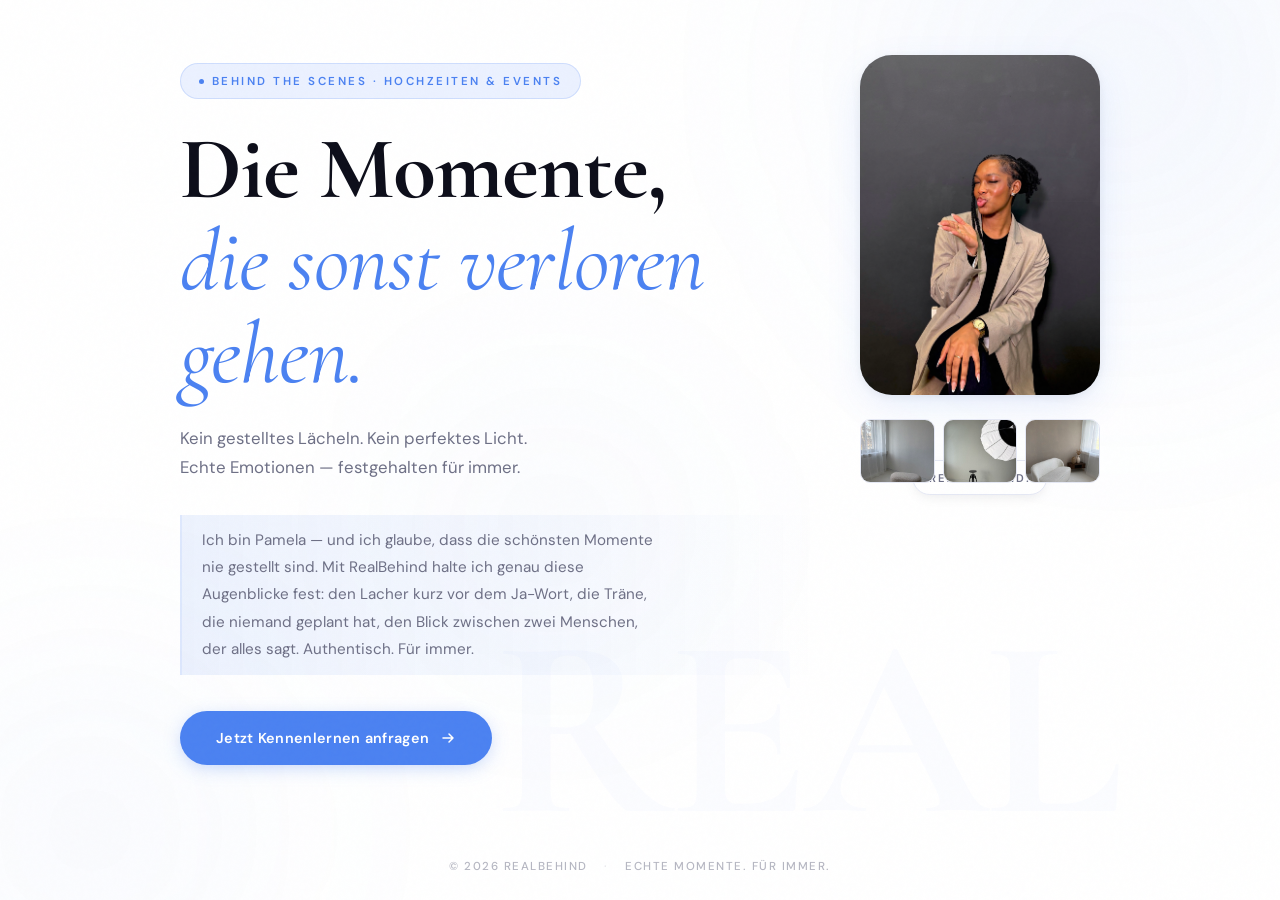
==== static/index.html @ 6e8fc89e "security: block casual image download on hero + studio shots - CSS: -webkit-user-drag: none, user-se" ====
<!DOCTYPE html>
<html lang="de">
<head>
    <meta charset="UTF-8">
    <meta name="viewport" content="width=device-width, initial-scale=1.0, viewport-fit=cover">
    <title>RealBehind — Echte Momente, die man fühlt</title>
    <meta name="description" content="Behind-the-Scenes Content für Hochzeiten & Events, der echte Emotionen einfängt. Jetzt Kennenlernen buchen.">

    <!-- Fonts -->
    <link rel="preconnect" href="https://fonts.googleapis.com">
    <link rel="preconnect" href="https://fonts.gstatic.com" crossorigin>
    <link href="https://fonts.googleapis.com/css2?family=Cormorant+Garamond:ital,wght@0,400;0,600;0,700;1,400;1,600&family=DM+Sans:wght@300;400;500;600&display=swap" rel="stylesheet">

    <!-- Styles -->
    <link rel="stylesheet" href="/static/style.css?v=20260520-blue-v3.2">

    <!-- Calendly -->
    <link href="https://assets.calendly.com/assets/external/widget.css" rel="stylesheet">
    <script src="https://assets.calendly.com/assets/external/widget.js" type="text/javascript" async></script>
</head>
<body>

    <!-- Grain Overlay -->
    <div class="grain-overlay" aria-hidden="true"></div>

    <!-- Background Atmosphere -->
    <div class="bg-atmosphere" aria-hidden="true">
        <div class="orb orb-1"></div>
        <div class="orb orb-2"></div>
        <div class="orb orb-3"></div>
    </div>

    <main id="funnel-container">

        <!-- ─────────────────────────────────── STEP 1: HERO -->
        <section id="step-1" class="step active">
            <div class="content-box hero-box">

                <div class="hero-grid">

                    <!-- Left: Text Content -->
                    <div class="hero-body">
                        <span class="eyebrow">Behind the Scenes · Hochzeiten &amp; Events</span>

                        <h1>
                            Die Momente,<br>
                            <em>die sonst verloren gehen.</em>
                        </h1>

                        <p class="hero-lead">
                            Kein gestelltes Lächeln. Kein perfektes Licht.<br>
                            Echte Emotionen — festgehalten für immer.
                        </p>

                        <div class="about-strip">
                            <p class="about-text">
                                Ich bin Pamela — und ich glaube, dass die schönsten Momente nie gestellt sind.
                                Mit RealBehind halte ich genau diese Augenblicke fest: den Lacher kurz vor dem Ja-Wort,
                                die Träne, die niemand geplant hat, den Blick zwischen zwei Menschen, der alles sagt.
                                Authentisch. Für immer.
                            </p>
                        </div>

                        <button onclick="startFunnel()" class="btn-primary">
                            <span>Jetzt Kennenlernen anfragen</span>
                            <svg width="16" height="16" viewBox="0 0 16 16" fill="none" aria-hidden="true">
                                <path d="M3 8H13M13 8L9 4M13 8L9 12" stroke="currentColor" stroke-width="1.5" stroke-linecap="round" stroke-linejoin="round"/>
                            </svg>
                        </button>
                    </div>

                    <!-- Right: Portrait + Studio Thumbnails -->
                    <div class="hero-portrait-wrap">
                        <div class="hero-portrait" id="hero-portrait-card">
                            <!-- Portrait of Pamela: place file at /static/img/pamela.jpg -->
                            <img
                                src="/static/img/pamela.jpg"
                                alt="Pamela — RealBehind"
                                onerror="this.closest('.hero-portrait').classList.add('no-image'); this.style.display='none';"
                            >
                        </div>
                        <div class="portrait-badge">Real. Behind.</div>

                        <!-- Studio Thumbnails: place files at /static/img/studio-1.jpg etc. -->
                        <div class="portrait-studios" aria-hidden="true">
                            <div class="thumb">
                                <img src="/static/img/studio-1.jpg" alt="" loading="lazy"
                                    onerror="this.closest('.thumb').style.background='var(--blue-light)'; this.remove();">
                            </div>
                            <div class="thumb">
                                <img src="/static/img/studio-2.jpg" alt="" loading="lazy"
                                    onerror="this.closest('.thumb').style.background='var(--off-white)'; this.remove();">
                            </div>
                            <div class="thumb">
                                <img src="/static/img/studio-3.jpg" alt="" loading="lazy"
                                    onerror="this.closest('.thumb').style.background='var(--border)'; this.remove();">
                            </div>
                        </div>
                    </div>

                </div>

                <div class="watermark" aria-hidden="true">REAL</div>
            </div>
        </section>

        <!-- ─────────────────────────────────── STEP 2: FORM -->
        <section id="step-2" class="step">
            <div class="content-box glass-box">

                <header class="step-header">
                    <span class="step-label">01 / 02 &nbsp;—&nbsp; Erzähl uns von eurem Anlass</span>
                </header>

                <h2>Dein besonderer<br><em>Moment wartet.</em></h2>

                <form id="lead-form" novalidate>
                    <div class="field-row">
                        <div class="input-group">
                            <label for="name">Name / Brautpaar / Unternehmen</label>
                            <input type="text" id="name" placeholder="z.B. Sophie &amp; Leon" required>
                        </div>
                        <div class="input-group">
                            <label for="instagram">Instagram</label>
                            <input type="text" id="instagram" placeholder="@dein.handle" required>
                        </div>
                    </div>

                    <div class="input-group">
                        <label for="website">Website <span class="optional">(optional)</span></label>
                        <input type="text" id="website" placeholder="www.eure-hochzeit.de">
                    </div>

                    <div class="input-group">
                        <label for="fokus">Worum geht es?</label>
                        <select id="fokus" required>
                            <option value="" disabled selected>Bitte wählen…</option>
                            <option value="Hochzeit">💍 Hochzeit — Authentische Erinnerungen</option>
                            <option value="Event & Corporate">🎬 Event &amp; Corporate — BTS Content</option>
                            <option value="Brand & Creator">✨ Brand &amp; Creator — Personal Branding</option>
                            <option value="Kooperation">🤝 Kooperation — Foto / Video</option>
                        </select>
                    </div>

                    <div class="field-row">
                        <div class="input-group">
                            <label for="datum">Datum / Zeitraum</label>
                            <input type="text" id="datum" placeholder="z.B. 12.09.2026 oder Sommer 2026" required>
                        </div>
                        <div class="input-group">
                            <label for="investitionsrahmen">Investitionsrahmen</label>
                            <select id="investitionsrahmen" required>
                                <option value="" disabled selected>Bitte wählen…</option>
                                <option value="Ich brauche erst ein Gefühl für die Pakete">Ich brauche erst ein Gefühl für die Pakete</option>
                                <option value="ab 799 €">ab 799 €</option>
                                <option value="1.000-1.500 €">1.000-1.500 €</option>
                                <option value="1.500 €+">1.500 €+</option>
                            </select>
                        </div>
                    </div>

                    <div class="input-group">
                        <label for="momente">Welche Momente dürfen auf keinen Fall verloren gehen?</label>
                        <textarea id="momente" rows="3" placeholder="z.B. First Look, Reaktionen der Gäste, kleine ungestellte Augenblicke…" required></textarea>
                    </div>

                    <div class="form-actions">
                        <button type="button" class="btn-ghost" onclick="nextStep(1)">
                            <svg width="16" height="16" viewBox="0 0 16 16" fill="none" aria-hidden="true">
                                <path d="M13 8H3M3 8L7 4M3 8L7 12" stroke="currentColor" stroke-width="1.5" stroke-linecap="round" stroke-linejoin="round"/>
                            </svg>
                            Zurück
                        </button>
                        <button type="submit" class="btn-primary">
                            <span>Weiter</span>
                            <svg width="16" height="16" viewBox="0 0 16 16" fill="none" aria-hidden="true">
                                <path d="M3 8H13M13 8L9 4M13 8L9 12" stroke="currentColor" stroke-width="1.5" stroke-linecap="round" stroke-linejoin="round"/>
                            </svg>
                        </button>
                    </div>
                </form>

            </div>
        </section>

        <!-- ─────────────────────────────────── STEP 3: LOADER -->
        <section id="step-3" class="step">
            <div class="content-box centered-box">
                <div class="loader-ring">
                    <svg viewBox="0 0 80 80" fill="none" xmlns="http://www.w3.org/2000/svg">
                        <circle cx="40" cy="40" r="36" stroke="var(--blue-light)" stroke-width="3"/>
                        <circle cx="40" cy="40" r="36" stroke="var(--blue)" stroke-width="3"
                                stroke-linecap="round" stroke-dasharray="56 170"
                                class="spinner-arc"/>
                    </svg>
                </div>
                <h2 class="loader-heading">Einen Moment…</h2>
                <p class="loader-sub">Wir bereiten uns auf euer Kennenlernen vor.</p>
            </div>
        </section>

        <!-- ─────────────────────────────────── STEP 4: CALENDLY -->
        <section id="step-4" class="step">
            <div class="content-box glass-box calendly-box">
                <header class="step-header">
                    <div>
                        <span class="step-label">02 / 02 &nbsp;—&nbsp; Termin sichern</span>
                        <h2 style="margin-bottom: 0;">Wann passt es euch?</h2>
                    </div>
                    <button type="button" class="btn-ghost btn-ghost--icon" onclick="nextStep(2)" aria-label="Zurück">
                        <svg width="18" height="18" viewBox="0 0 16 16" fill="none" aria-hidden="true">
                            <path d="M13 8H3M3 8L7 4M3 8L7 12" stroke="currentColor" stroke-width="1.5" stroke-linecap="round" stroke-linejoin="round"/>
                        </svg>
                        Zurück
                    </button>
                </header>
                <div id="calendly-embed" class="calendly-inline-widget" style="min-width:320px;height:680px;" data-auto-load="false"></div>
            </div>
        </section>

    </main>

    <footer class="site-footer">
        <span>&copy; 2026 RealBehind</span>
        <span class="footer-sep">·</span>
        <span>Echte Momente. Für immer.</span>
    </footer>

    <script src="/static/app.js?v=20260520-blue-v3.2"></script>
</body>
</html>
---- static/style.css ----
/* ═══════════════════════════════════════════════════════════════
   RealBehind — Design System v3
   Aesthetic: Documentary Blue — Clean × Real × Modern
   Palette: Pure White · Ink · Brand Blue (#4B82F1)
   Fonts: Cormorant Garamond (display) · DM Sans (body)
   ═══════════════════════════════════════════════════════════════ */

:root {
    /* Brand Blue (from IG highlights) */
    --blue:         #4B82F1;
    --blue-dark:    #2865D8;
    --blue-mid:     #3D77E8;
    --blue-light:   #EBF1FF;
    --blue-glow:    rgba(75, 130, 241, 0.10);
    --blue-border:  rgba(75, 130, 241, 0.18);

    /* Ink Scale */
    --ink:          #0D0E1A;
    --ink-mid:      #3A3C52;
    --ink-soft:     #6E7086;
    --ink-faint:    #B0B2C8;

    /* Surface */
    --white:        #FFFFFF;
    --off-white:    #F7F9FC;
    --bg:           var(--white);

    /* Borders */
    --border:       #E5E8F4;
    --border-mid:   #CDD1E8;

    /* Glass */
    --glass-bg:     rgba(255, 255, 255, 0.92);
    --glass-border: rgba(75, 130, 241, 0.12);
    --glass-shadow: 0 24px 60px -12px rgba(13, 14, 26, 0.09);

    /* Semantic */
    --text-primary:   var(--ink);
    --text-secondary: var(--ink-soft);
    --accent:         var(--blue);
    --accent-dark:    var(--blue-dark);
    --accent-bg:      var(--blue-light);

    /* Fonts */
    --font-display: 'Cormorant Garamond', Georgia, serif;
    --font-body:    'DM Sans', -apple-system, sans-serif;

    /* Radii */
    --r-sm:  8px;
    --r-md:  16px;
    --r-lg:  24px;
    --r-xl:  32px;
    --r-2xl: 40px;
}

/* ── Reset ──────────────────────────────────────────── */
*, *::before, *::after {
    margin: 0;
    padding: 0;
    box-sizing: border-box;
}

/* ── Base ───────────────────────────────────────────── */
html { scroll-behavior: smooth; }

body {
    background-color: var(--bg);
    color: var(--text-primary);
    font-family: var(--font-body);
    font-size: 16px;
    line-height: 1.65;
    overflow-x: hidden;
    min-height: 100vh;
    -webkit-font-smoothing: antialiased;
}

/* ── Grain Texture ──────────────────────────────────── */
.grain-overlay {
    position: fixed;
    inset: -50%;
    width: 200%;
    height: 200%;
    background-image: url("data:image/svg+xml,%3Csvg viewBox='0 0 512 512' xmlns='http://www.w3.org/2000/svg'%3E%3Cfilter id='noise'%3E%3CfeTurbulence type='fractalNoise' baseFrequency='0.75' numOctaves='4' stitchTiles='stitch'/%3E%3C/filter%3E%3Crect width='100%25' height='100%25' filter='url(%23noise)'/%3E%3C/svg%3E");
    opacity: 0.018;
    pointer-events: none;
    z-index: 100;
    animation: grain-drift 8s steps(2) infinite;
}

@keyframes grain-drift {
    0%   { transform: translate(0, 0); }
    20%  { transform: translate(-2%, -3%); }
    40%  { transform: translate(1%, 2%); }
    60%  { transform: translate(-1%, 1%); }
    80%  { transform: translate(2%, -1%); }
    100% { transform: translate(0, 0); }
}

/* ── Background Atmosphere ──────────────────────────── */
.bg-atmosphere {
    position: fixed;
    inset: 0;
    z-index: 0;
    overflow: hidden;
    pointer-events: none;
}

.orb {
    position: absolute;
    border-radius: 50%;
    filter: blur(100px);
}

.orb-1 {
    width: 720px;
    height: 720px;
    background: radial-gradient(circle, rgba(75, 130, 241, 0.08) 0%, transparent 70%);
    top: -280px;
    right: -200px;
    animation: drift 16s ease-in-out infinite alternate;
}

.orb-2 {
    width: 500px;
    height: 500px;
    background: radial-gradient(circle, rgba(75, 130, 241, 0.05) 0%, transparent 70%);
    bottom: -180px;
    left: -160px;
    animation: drift 20s ease-in-out infinite alternate-reverse;
}

.orb-3 {
    width: 340px;
    height: 340px;
    background: radial-gradient(circle, rgba(40, 101, 216, 0.06) 0%, transparent 70%);
    top: 40%;
    left: 30%;
    animation: drift 24s ease-in-out infinite alternate;
}

@keyframes drift {
    0%   { transform: translate(0, 0) scale(1); }
    100% { transform: translate(28px, 18px) scale(1.07); }
}

/* ── Layout ─────────────────────────────────────────── */
main {
    position: relative;
    z-index: 1;
    min-height: 100vh;
    display: flex;
    justify-content: center;
    align-items: center;
    padding: 2rem 1.5rem 5rem;
}

/* ── Steps ──────────────────────────────────────────── */
.step {
    display: none;
    width: 100%;
    max-width: 680px;
    animation: reveal 0.55s cubic-bezier(0.22, 1, 0.36, 1) forwards;
}

/* Hero step gets extra width for the split portrait layout */
#step-1 {
    max-width: 920px;
}

.step.active { display: flex; flex-direction: column; }

@keyframes reveal {
    from { opacity: 0; transform: translateY(16px) scale(0.985); }
    to   { opacity: 1; transform: translateY(0) scale(1); }
}

/* ── Content Boxes ──────────────────────────────────── */
.content-box {
    position: relative;
    padding: 2.75rem;
    z-index: 2;
}

.glass-box {
    background: var(--glass-bg);
    border: 1px solid var(--glass-border);
    border-radius: var(--r-xl);
    backdrop-filter: blur(28px);
    -webkit-backdrop-filter: blur(28px);
    box-shadow: var(--glass-shadow);
}

.hero-box {
    padding: 0;
}

.centered-box {
    display: flex;
    flex-direction: column;
    align-items: center;
    text-align: center;
    padding: 4rem 2rem;
}

/* ════════════════════════════════════════════════════
   HERO LAYOUT — Split: Text Left + Portrait Right
   ════════════════════════════════════════════════════ */
.hero-grid {
    display: grid;
    grid-template-columns: 1fr auto;
    gap: 2.5rem;
    align-items: start;
}

.hero-body {
    padding-bottom: 2rem;
    padding-top: 0.5rem;
}

/* ── Portrait Panel ─────────────────────────────────── */
.hero-portrait-wrap {
    position: relative;
    width: 240px;
    flex-shrink: 0;
}

.hero-portrait {
    width: 240px;
    height: 340px;
    border-radius: var(--r-xl);
    overflow: hidden;
    position: relative;
    background: var(--blue-light);
    box-shadow:
        0 2px 8px rgba(13, 14, 26, 0.06),
        0 12px 40px -8px rgba(75, 130, 241, 0.18);
}

.hero-portrait img {
    width: 100%;
    height: 100%;
    object-fit: cover;
    object-position: top center;
    display: block;
}

/* ── Image Protection ───────────────────────────────── */
/* Casual-download protection. Cannot block DevTools/Screenshot, but
   blocks right-click save, drag-to-desktop, and selection. */
.hero-portrait img,
.portrait-studios .thumb img {
    -webkit-user-drag: none;
    -khtml-user-drag: none;
    -moz-user-drag: none;
    -o-user-drag: none;
    user-drag: none;
    -webkit-user-select: none;
    -moz-user-select: none;
    -ms-user-select: none;
    user-select: none;
    -webkit-touch-callout: none;
    pointer-events: none;
}

.portrait-studios .thumb {
    position: relative;
}

/* Fallback gradient when no portrait image is set */
.hero-portrait.no-image {
    background: linear-gradient(145deg, var(--blue-light) 0%, #dce8fd 50%, var(--blue-light) 100%);
}

.hero-portrait.no-image::after {
    content: 'P';
    position: absolute;
    inset: 0;
    display: flex;
    align-items: center;
    justify-content: center;
    font-family: var(--font-display);
    font-size: 5rem;
    font-weight: 700;
    color: var(--blue);
    opacity: 0.25;
}

/* Floating badge on portrait */
.portrait-badge {
    position: absolute;
    bottom: -12px;
    left: 50%;
    transform: translateX(-50%);
    background: var(--white);
    border: 1px solid var(--border);
    border-radius: 100px;
    padding: 0.45rem 1rem;
    font-family: var(--font-body);
    font-size: 0.7rem;
    font-weight: 600;
    color: var(--ink-soft);
    text-transform: uppercase;
    letter-spacing: 1.8px;
    white-space: nowrap;
    box-shadow: 0 4px 14px -4px rgba(13, 14, 26, 0.10);
}

/* Studio thumbnails below portrait */
.portrait-studios {
    display: flex;
    gap: 0.5rem;
    margin-top: 1.5rem;
}

.portrait-studios .thumb {
    flex: 1;
    height: 64px;
    border-radius: 10px;
    overflow: hidden;
    background: var(--off-white);
    border: 1px solid var(--border);
}

.portrait-studios .thumb img {
    width: 100%;
    height: 100%;
    object-fit: cover;
    display: block;
    transition: transform 0.3s ease;
}

.portrait-studios .thumb:hover img {
    transform: scale(1.05);
}

/* ── Step Header (Steps 2/4) ────────────────────────── */
.step-header {
    display: flex;
    justify-content: space-between;
    align-items: flex-start;
    gap: 1rem;
    margin-bottom: 2rem;
    flex-wrap: wrap;
}

.step-label {
    display: block;
    font-family: var(--font-body);
    font-size: 0.72rem;
    font-weight: 600;
    text-transform: uppercase;
    letter-spacing: 2.5px;
    color: var(--blue);
    margin-bottom: 0.5rem;
}

/* ── Typography ─────────────────────────────────────── */
h1 {
    font-family: var(--font-display);
    font-size: clamp(3rem, 9vw, 5.5rem);
    font-weight: 700;
    line-height: 1.05;
    letter-spacing: -1px;
    color: var(--ink);
    margin-bottom: 1.5rem;
}

h1 em {
    font-style: italic;
    font-weight: 400;
    color: var(--blue);
}

h2 {
    font-family: var(--font-display);
    font-size: clamp(2rem, 5vw, 2.75rem);
    font-weight: 700;
    line-height: 1.1;
    letter-spacing: -0.5px;
    color: var(--ink);
    margin-bottom: 2rem;
}

h2 em {
    font-style: italic;
    font-weight: 400;
    color: var(--blue);
}

.eyebrow {
    display: inline-flex;
    align-items: center;
    gap: 0.5rem;
    font-family: var(--font-body);
    font-size: 0.72rem;
    font-weight: 600;
    text-transform: uppercase;
    letter-spacing: 2.5px;
    color: var(--blue);
    margin-bottom: 1.5rem;
    padding: 0.45rem 1.1rem;
    border: 1px solid var(--blue-border);
    border-radius: 100px;
    background: var(--blue-light);
}

.eyebrow::before {
    content: '';
    display: inline-block;
    width: 5px;
    height: 5px;
    background: var(--blue);
    border-radius: 50%;
    flex-shrink: 0;
}

.hero-lead {
    font-family: var(--font-body);
    font-size: 1.05rem;
    line-height: 1.75;
    color: var(--ink-soft);
    margin-bottom: 2rem;
    max-width: 440px;
}

.about-strip {
    border-left: 2px solid var(--blue-border);
    padding: 0.75rem 0 0.75rem 1.25rem;
    margin-bottom: 2.25rem;
    background: linear-gradient(to right, var(--blue-glow), transparent);
    border-radius: 0 var(--r-sm) var(--r-sm) 0;
}

.about-text {
    font-family: var(--font-body);
    font-size: 0.95rem;
    line-height: 1.8;
    color: var(--ink-soft);
    margin-bottom: 0;
    max-width: 460px;
}

.optional {
    font-weight: 400;
    color: var(--ink-faint);
    font-size: 0.8em;
}

/* ── Watermark ──────────────────────────────────────── */
.watermark {
    position: fixed;
    bottom: -60px;
    right: -20px;
    font-family: var(--font-display);
    font-size: 20vw;
    font-weight: 700;
    color: rgba(75, 130, 241, 0.025);
    pointer-events: none;
    z-index: 0;
    white-space: nowrap;
    line-height: 1;
    letter-spacing: -4px;
    user-select: none;
}

/* ── Buttons ────────────────────────────────────────── */
.btn-primary {
    display: inline-flex;
    align-items: center;
    gap: 0.65rem;
    background: var(--blue);
    color: var(--white);
    border: none;
    padding: 1.1rem 2.25rem;
    font-family: var(--font-body);
    font-size: 0.9rem;
    font-weight: 600;
    letter-spacing: 0.3px;
    border-radius: 100px;
    cursor: pointer;
    transition: background 0.25s ease, transform 0.25s ease, box-shadow 0.25s ease;
    box-shadow: 0 4px 20px -4px rgba(75, 130, 241, 0.4);
}

.btn-primary:hover {
    background: var(--blue-dark);
    transform: translateY(-3px);
    box-shadow: 0 12px 32px -6px rgba(75, 130, 241, 0.45);
}

.btn-primary svg {
    transition: transform 0.25s ease;
}

.btn-primary:hover svg {
    transform: translateX(3px);
}

.btn-ghost {
    display: inline-flex;
    align-items: center;
    gap: 0.5rem;
    background: transparent;
    color: var(--ink-soft);
    border: 1px solid var(--border);
    padding: 0.9rem 1.75rem;
    font-family: var(--font-body);
    font-size: 0.88rem;
    font-weight: 500;
    border-radius: 100px;
    cursor: pointer;
    transition: border-color 0.2s, color 0.2s, background 0.2s, transform 0.2s;
}

.btn-ghost:hover {
    border-color: var(--blue-border);
    color: var(--blue);
    background: var(--blue-light);
    transform: translateY(-2px);
}

.btn-ghost svg {
    transition: transform 0.25s ease;
}

.btn-ghost:hover svg {
    transform: translateX(-3px);
}

.btn-ghost--icon {
    padding: 0.75rem 1.4rem;
}

/* ── Form ───────────────────────────────────────────── */
.field-row {
    display: grid;
    grid-template-columns: 1fr 1fr;
    gap: 1.25rem;
}

.input-group {
    display: flex;
    flex-direction: column;
    gap: 0.45rem;
    margin-bottom: 1.4rem;
}

.input-group label {
    font-family: var(--font-body);
    font-size: 0.78rem;
    font-weight: 600;
    color: var(--ink-mid);
    text-transform: uppercase;
    letter-spacing: 0.8px;
}

@media (min-width: 641px) {
    .field-row .input-group label {
        min-height: 2.6rem;
        display: flex;
        align-items: flex-end;
    }
}

.input-group input,
.input-group select,
.input-group textarea {
    background: var(--white);
    border: 1.5px solid var(--border);
    border-radius: var(--r-md);
    padding: 0.9rem 1.1rem;
    font-family: var(--font-body);
    font-size: 0.98rem;
    color: var(--ink);
    transition: border-color 0.2s, box-shadow 0.2s, background 0.2s;
    -webkit-appearance: none;
    appearance: none;
    width: 100%;
}

.input-group textarea {
    min-height: 110px;
    line-height: 1.55;
    resize: vertical;
}

.input-group select {
    background-image: url("data:image/svg+xml,%3Csvg xmlns='http://www.w3.org/2000/svg' width='14' height='14' viewBox='0 0 24 24' fill='none' stroke='%236E7086' stroke-width='2' stroke-linecap='round' stroke-linejoin='round'%3E%3Cpolyline points='6 9 12 15 18 9'%3E%3C/polyline%3E%3C/svg%3E");
    background-repeat: no-repeat;
    background-position: right 1rem center;
    padding-right: 2.5rem;
    cursor: pointer;
}

.input-group input::placeholder,
.input-group textarea::placeholder { color: var(--ink-faint); }

.input-group input:focus,
.input-group select:focus,
.input-group textarea:focus {
    outline: none;
    border-color: var(--blue);
    box-shadow: 0 0 0 3px var(--blue-light);
    background: var(--white);
}

.form-actions {
    display: flex;
    align-items: center;
    gap: 1rem;
    margin-top: 0.5rem;
    padding-top: 1rem;
    border-top: 1px solid var(--border);
}

.form-actions .btn-primary {
    flex: 1;
    justify-content: center;
}

/* ── Loader ─────────────────────────────────────────── */
.loader-ring {
    position: relative;
    width: 90px;
    height: 90px;
    margin-bottom: 2.5rem;
    display: flex;
    align-items: center;
    justify-content: center;
}

.loader-ring svg {
    position: absolute;
    inset: 0;
    width: 100%;
    height: 100%;
    animation: spin 2s linear infinite;
}

.spinner-arc {
    transform-origin: center;
    stroke-dashoffset: 0;
}

@keyframes spin {
    to { transform: rotate(360deg); }
}

.loader-heading {
    font-family: var(--font-display);
    font-size: 2rem;
    font-weight: 700;
    margin-bottom: 0.75rem;
    color: var(--ink);
}

.loader-sub {
    font-size: 0.98rem;
    color: var(--ink-soft);
    max-width: 320px;
}

/* ── Calendly ───────────────────────────────────────── */
.calendly-box {
    max-width: 920px;
}

#step-4 {
    max-width: 920px;
}

/* ── Footer ─────────────────────────────────────────── */
.site-footer {
    position: fixed;
    bottom: 1.5rem;
    width: 100%;
    text-align: center;
    font-size: 0.72rem;
    font-weight: 500;
    color: var(--ink-soft);
    letter-spacing: 1.5px;
    text-transform: uppercase;
    opacity: 0.5;
    z-index: 1;
    pointer-events: none;
}

.footer-sep {
    margin: 0 0.75rem;
    opacity: 0.4;
}

/* ════════════════════════════════════════════════════
   RESPONSIVE
   ════════════════════════════════════════════════════ */

/* Portrait goes stacked on smaller screens */
@media (max-width: 720px) {
    .hero-grid {
        grid-template-columns: 1fr;
        gap: 1.5rem;
    }

    .hero-portrait-wrap {
        width: 100%;
    }

    .hero-portrait {
        width: 100%;
        height: 320px;
        border-radius: var(--r-lg);
    }

    .hero-portrait img {
        object-position: center 20%;
    }

    /* Studio thumbnails on mobile: bigger, more prominent */
    .portrait-studios {
        margin-top: 1.75rem;
        gap: 0.6rem;
    }

    .portrait-studios .thumb {
        height: 110px;
        border-radius: 12px;
    }
}

@media (max-width: 600px) {
    main {
        min-height: auto;
        padding: 1.5rem 1rem 2rem;
        align-items: flex-start;
    }

    .content-box.glass-box {
        padding: 1.75rem 1.35rem;
    }

    .field-row {
        grid-template-columns: 1fr;
        gap: 0;
    }

    h1 { font-size: 2.75rem; letter-spacing: -0.5px; }
    h2 { font-size: 1.85rem; margin-bottom: 1.35rem; }

    .step-header {
        margin-bottom: 1.25rem;
    }

    .step-label {
        font-size: 0.66rem;
        line-height: 1.45;
        letter-spacing: 1.8px;
    }

    .input-group {
        gap: 0.38rem;
        margin-bottom: 1.05rem;
    }

    .input-group label {
        font-size: 0.72rem;
        line-height: 1.45;
        letter-spacing: 0.7px;
    }

    .input-group input,
    .input-group select,
    .input-group textarea {
        border-radius: 14px;
        padding: 0.82rem 1rem;
        font-size: 0.95rem;
    }

    .input-group textarea {
        min-height: 96px;
    }

    .form-actions {
        flex-direction: column-reverse;
        gap: 0.75rem;
        padding-top: 0.85rem;
    }

    .form-actions .btn-ghost,
    .form-actions .btn-primary {
        width: 100%;
        justify-content: center;
    }

    .site-footer {
        position: relative;
        bottom: auto;
        z-index: 2;
        display: flex;
        flex-wrap: wrap;
        justify-content: center;
        gap: 0.2rem 0;
        width: auto;
        padding: 0 1rem calc(1.5rem + env(safe-area-inset-bottom));
        font-size: 0.62rem;
        line-height: 1.6;
    }

    .footer-sep {
        margin: 0 0.55rem;
    }
}

@media (max-width: 400px) {
    h1 { font-size: 2.25rem; }
    .content-box.glass-box { padding: 1.5rem 1.05rem; }
}
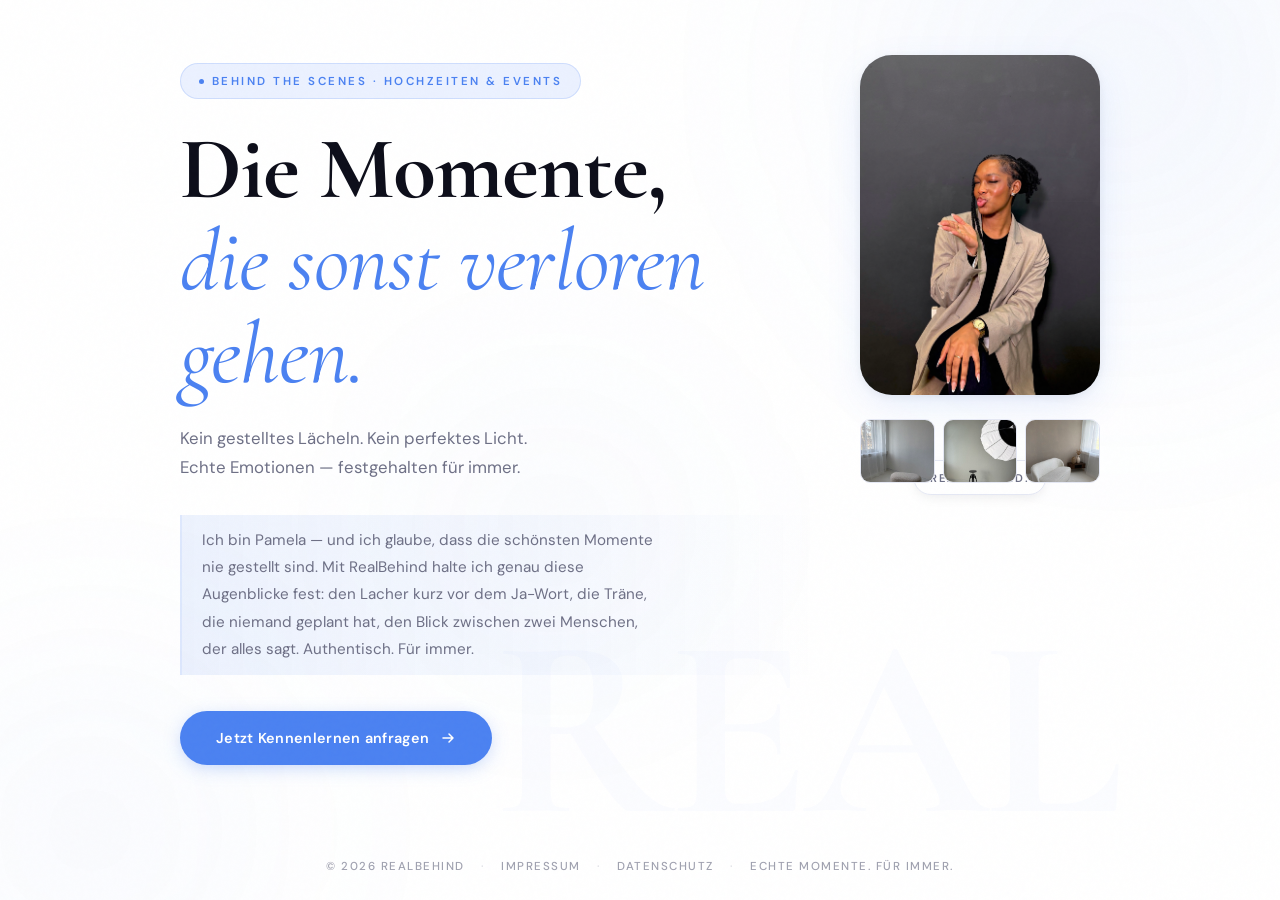
==== commit b2225f66: "dsgvo: phase 1 — legal pages, consent gate, self-hosted fonts, EXIF DSGVO/GDPR compliance hardening " ====
--- a/static/index.html
+++ b/static/index.html
@@ -6,17 +6,13 @@
     <title>RealBehind — Echte Momente, die man fühlt</title>
     <meta name="description" content="Behind-the-Scenes Content für Hochzeiten & Events, der echte Emotionen einfängt. Jetzt Kennenlernen buchen.">
 
-    <!-- Fonts -->
-    <link rel="preconnect" href="https://fonts.googleapis.com">
-    <link rel="preconnect" href="https://fonts.gstatic.com" crossorigin>
-    <link href="https://fonts.googleapis.com/css2?family=Cormorant+Garamond:ital,wght@0,400;0,600;0,700;1,400;1,600&family=DM+Sans:wght@300;400;500;600&display=swap" rel="stylesheet">
+    <!-- Self-hosted fonts (DSGVO — keine Drittland-Übermittlung an Google) -->
+    <link rel="stylesheet" href="/static/fonts/fonts.css">
 
     <!-- Styles -->
-    <link rel="stylesheet" href="/static/style.css?v=20260520-blue-v3.2">
-
-    <!-- Calendly -->
-    <link href="https://assets.calendly.com/assets/external/widget.css" rel="stylesheet">
-    <script src="https://assets.calendly.com/assets/external/widget.js" type="text/javascript" async></script>
+    <link rel="stylesheet" href="/static/style.css?v=20260520-blue-v3.3">
+
+    <!-- Calendly assets werden erst nach Einwilligung dynamisch geladen (app.js → loadCalendlyAssets) -->
 </head>
 <body>
 
@@ -164,6 +160,15 @@
                         <textarea id="momente" rows="3" placeholder="z.B. First Look, Reaktionen der Gäste, kleine ungestellte Augenblicke…" required></textarea>
                     </div>
 
+                    <div class="input-group consent-group">
+                        <label class="consent-label">
+                            <input type="checkbox" id="privacy-consent" required>
+                            <span class="consent-text">
+                                Ich habe die <a href="/datenschutz" target="_blank" rel="noopener">Datenschutzerklärung</a> gelesen und stimme der Verarbeitung meiner Daten zur Bearbeitung meiner Anfrage zu. Ich kann diese Einwilligung jederzeit widerrufen.
+                            </span>
+                        </label>
+                    </div>
+
                     <div class="form-actions">
                         <button type="button" class="btn-ghost" onclick="nextStep(1)">
                             <svg width="16" height="16" viewBox="0 0 16 16" fill="none" aria-hidden="true">
@@ -214,7 +219,30 @@
                         Zurück
                     </button>
                 </header>
-                <div id="calendly-embed" class="calendly-inline-widget" style="min-width:320px;height:680px;" data-auto-load="false"></div>
+
+                <!-- Consent-Gate für Calendly (US-Drittland, setzt Cookies) -->
+                <div id="calendly-consent" class="consent-gate">
+                    <h3>Terminbuchung über Calendly</h3>
+                    <p>
+                        Für die Terminbuchung nutzen wir <strong>Calendly</strong> (Calendly LLC, USA).
+                        Beim Laden des Widgets werden Cookies gesetzt und Daten an Server in den USA übertragen.
+                        Diese Datenübermittlung erfolgt auf Basis von Standardvertragsklauseln (Art. 46 DSGVO).
+                    </p>
+                    <p class="consent-detail">
+                        Übertragen werden: IP-Adresse, Browserdaten, deine ausgewählten Termin- und Kontaktdaten.
+                        Mehr in unserer <a href="/datenschutz" target="_blank" rel="noopener">Datenschutzerklärung</a>.
+                    </p>
+                    <div class="consent-actions">
+                        <button type="button" class="btn-primary" id="accept-calendly">
+                            <span>Calendly laden &amp; Termin buchen</span>
+                        </button>
+                        <button type="button" class="btn-ghost" onclick="nextStep(2)">
+                            Lieber per E-Mail
+                        </button>
+                    </div>
+                </div>
+
+                <div id="calendly-embed" class="calendly-inline-widget" style="min-width:320px;height:680px;display:none;" data-auto-load="false"></div>
             </div>
         </section>
 
@@ -223,9 +251,13 @@
     <footer class="site-footer">
         <span>&copy; 2026 RealBehind</span>
         <span class="footer-sep">·</span>
+        <a href="/impressum">Impressum</a>
+        <span class="footer-sep">·</span>
+        <a href="/datenschutz">Datenschutz</a>
+        <span class="footer-sep">·</span>
         <span>Echte Momente. Für immer.</span>
     </footer>
 
-    <script src="/static/app.js?v=20260520-blue-v3.2"></script>
+    <script src="/static/app.js?v=20260520-blue-v3.3"></script>
 </body>
 </html>
--- a/static/fonts/fonts.css
+++ b/static/fonts/fonts.css
@@ -0,0 +1,189 @@
+/* cyrillic-ext */
+@font-face {
+  font-family: 'Cormorant Garamond';
+  font-style: italic;
+  font-weight: 400;
+  font-display: swap;
+  src: url(/static/fonts/co3smX5slCNuHLi8bLeY9MK7whWMhyjYrGFEsdtdc62E6zd58jD-hdM8Efs.woff2) format('woff2');
+  unicode-range: U+0460-052F, U+1C80-1C8A, U+20B4, U+2DE0-2DFF, U+A640-A69F, U+FE2E-FE2F;
+}
+/* cyrillic */
+@font-face {
+  font-family: 'Cormorant Garamond';
+  font-style: italic;
+  font-weight: 400;
+  font-display: swap;
+  src: url(/static/fonts/co3smX5slCNuHLi8bLeY9MK7whWMhyjYrGFEsdtdc62E6zd58jD-jNM8Efs.woff2) format('woff2');
+  unicode-range: U+0301, U+0400-045F, U+0490-0491, U+04B0-04B1, U+2116;
+}
+/* vietnamese */
+@font-face {
+  font-family: 'Cormorant Garamond';
+  font-style: italic;
+  font-weight: 400;
+  font-display: swap;
+  src: url(/static/fonts/co3smX5slCNuHLi8bLeY9MK7whWMhyjYrGFEsdtdc62E6zd58jD-h9M8Efs.woff2) format('woff2');
+  unicode-range: U+0102-0103, U+0110-0111, U+0128-0129, U+0168-0169, U+01A0-01A1, U+01AF-01B0, U+0300-0301, U+0303-0304, U+0308-0309, U+0323, U+0329, U+1EA0-1EF9, U+20AB;
+}
+/* latin-ext */
+@font-face {
+  font-family: 'Cormorant Garamond';
+  font-style: italic;
+  font-weight: 400;
+  font-display: swap;
+  src: url(/static/fonts/co3smX5slCNuHLi8bLeY9MK7whWMhyjYrGFEsdtdc62E6zd58jD-htM8Efs.woff2) format('woff2');
+  unicode-range: U+0100-02BA, U+02BD-02C5, U+02C7-02CC, U+02CE-02D7, U+02DD-02FF, U+0304, U+0308, U+0329, U+1D00-1DBF, U+1E00-1E9F, U+1EF2-1EFF, U+2020, U+20A0-20AB, U+20AD-20C0, U+2113, U+2C60-2C7F, U+A720-A7FF;
+}
+/* latin */
+@font-face {
+  font-family: 'Cormorant Garamond';
+  font-style: italic;
+  font-weight: 400;
+  font-display: swap;
+  src: url(/static/fonts/co3smX5slCNuHLi8bLeY9MK7whWMhyjYrGFEsdtdc62E6zd58jD-iNM8.woff2) format('woff2');
+  unicode-range: U+0000-00FF, U+0131, U+0152-0153, U+02BB-02BC, U+02C6, U+02DA, U+02DC, U+0304, U+0308, U+0329, U+2000-206F, U+20AC, U+2122, U+2191, U+2193, U+2212, U+2215, U+FEFF, U+FFFD;
+}
+/* cyrillic-ext */
+@font-face {
+  font-family: 'Cormorant Garamond';
+  font-style: normal;
+  font-weight: 400;
+  font-display: swap;
+  src: url(/static/fonts/co3bmX5slCNuHLi8bLeY9MK7whWMhyjYpHtKgS4.woff2) format('woff2');
+  unicode-range: U+0460-052F, U+1C80-1C8A, U+20B4, U+2DE0-2DFF, U+A640-A69F, U+FE2E-FE2F;
+}
+/* cyrillic */
+@font-face {
+  font-family: 'Cormorant Garamond';
+  font-style: normal;
+  font-weight: 400;
+  font-display: swap;
+  src: url(/static/fonts/co3bmX5slCNuHLi8bLeY9MK7whWMhyjYrXtKgS4.woff2) format('woff2');
+  unicode-range: U+0301, U+0400-045F, U+0490-0491, U+04B0-04B1, U+2116;
+}
+/* vietnamese */
+@font-face {
+  font-family: 'Cormorant Garamond';
+  font-style: normal;
+  font-weight: 400;
+  font-display: swap;
+  src: url(/static/fonts/co3bmX5slCNuHLi8bLeY9MK7whWMhyjYpntKgS4.woff2) format('woff2');
+  unicode-range: U+0102-0103, U+0110-0111, U+0128-0129, U+0168-0169, U+01A0-01A1, U+01AF-01B0, U+0300-0301, U+0303-0304, U+0308-0309, U+0323, U+0329, U+1EA0-1EF9, U+20AB;
+}
+/* latin-ext */
+@font-face {
+  font-family: 'Cormorant Garamond';
+  font-style: normal;
+  font-weight: 400;
+  font-display: swap;
+  src: url(/static/fonts/co3bmX5slCNuHLi8bLeY9MK7whWMhyjYp3tKgS4.woff2) format('woff2');
+  unicode-range: U+0100-02BA, U+02BD-02C5, U+02C7-02CC, U+02CE-02D7, U+02DD-02FF, U+0304, U+0308, U+0329, U+1D00-1DBF, U+1E00-1E9F, U+1EF2-1EFF, U+2020, U+20A0-20AB, U+20AD-20C0, U+2113, U+2C60-2C7F, U+A720-A7FF;
+}
+/* latin */
+@font-face {
+  font-family: 'Cormorant Garamond';
+  font-style: normal;
+  font-weight: 400;
+  font-display: swap;
+  src: url(/static/fonts/co3bmX5slCNuHLi8bLeY9MK7whWMhyjYqXtK.woff2) format('woff2');
+  unicode-range: U+0000-00FF, U+0131, U+0152-0153, U+02BB-02BC, U+02C6, U+02DA, U+02DC, U+0304, U+0308, U+0329, U+2000-206F, U+20AC, U+2122, U+2191, U+2193, U+2212, U+2215, U+FEFF, U+FFFD;
+}
+/* cyrillic-ext */
+@font-face {
+  font-family: 'Cormorant Garamond';
+  font-style: normal;
+  font-weight: 700;
+  font-display: swap;
+  src: url(/static/fonts/co3bmX5slCNuHLi8bLeY9MK7whWMhyjYpHtKgS4.woff2) format('woff2');
+  unicode-range: U+0460-052F, U+1C80-1C8A, U+20B4, U+2DE0-2DFF, U+A640-A69F, U+FE2E-FE2F;
+}
+/* cyrillic */
+@font-face {
+  font-family: 'Cormorant Garamond';
+  font-style: normal;
+  font-weight: 700;
+  font-display: swap;
+  src: url(/static/fonts/co3bmX5slCNuHLi8bLeY9MK7whWMhyjYrXtKgS4.woff2) format('woff2');
+  unicode-range: U+0301, U+0400-045F, U+0490-0491, U+04B0-04B1, U+2116;
+}
+/* vietnamese */
+@font-face {
+  font-family: 'Cormorant Garamond';
+  font-style: normal;
+  font-weight: 700;
+  font-display: swap;
+  src: url(/static/fonts/co3bmX5slCNuHLi8bLeY9MK7whWMhyjYpntKgS4.woff2) format('woff2');
+  unicode-range: U+0102-0103, U+0110-0111, U+0128-0129, U+0168-0169, U+01A0-01A1, U+01AF-01B0, U+0300-0301, U+0303-0304, U+0308-0309, U+0323, U+0329, U+1EA0-1EF9, U+20AB;
+}
+/* latin-ext */
+@font-face {
+  font-family: 'Cormorant Garamond';
+  font-style: normal;
+  font-weight: 700;
+  font-display: swap;
+  src: url(/static/fonts/co3bmX5slCNuHLi8bLeY9MK7whWMhyjYp3tKgS4.woff2) format('woff2');
+  unicode-range: U+0100-02BA, U+02BD-02C5, U+02C7-02CC, U+02CE-02D7, U+02DD-02FF, U+0304, U+0308, U+0329, U+1D00-1DBF, U+1E00-1E9F, U+1EF2-1EFF, U+2020, U+20A0-20AB, U+20AD-20C0, U+2113, U+2C60-2C7F, U+A720-A7FF;
+}
+/* latin */
+@font-face {
+  font-family: 'Cormorant Garamond';
+  font-style: normal;
+  font-weight: 700;
+  font-display: swap;
+  src: url(/static/fonts/co3bmX5slCNuHLi8bLeY9MK7whWMhyjYqXtK.woff2) format('woff2');
+  unicode-range: U+0000-00FF, U+0131, U+0152-0153, U+02BB-02BC, U+02C6, U+02DA, U+02DC, U+0304, U+0308, U+0329, U+2000-206F, U+20AC, U+2122, U+2191, U+2193, U+2212, U+2215, U+FEFF, U+FFFD;
+}
+/* latin-ext */
+@font-face {
+  font-family: 'DM Sans';
+  font-style: normal;
+  font-weight: 400;
+  font-display: swap;
+  src: url(/static/fonts/rP2Yp2ywxg089UriI5-g4vlH9VoD8Cmcqbu6-K6h9Q.woff2) format('woff2');
+  unicode-range: U+0100-02BA, U+02BD-02C5, U+02C7-02CC, U+02CE-02D7, U+02DD-02FF, U+0304, U+0308, U+0329, U+1D00-1DBF, U+1E00-1E9F, U+1EF2-1EFF, U+2020, U+20A0-20AB, U+20AD-20C0, U+2113, U+2C60-2C7F, U+A720-A7FF;
+}
+/* latin */
+@font-face {
+  font-family: 'DM Sans';
+  font-style: normal;
+  font-weight: 400;
+  font-display: swap;
+  src: url(/static/fonts/rP2Yp2ywxg089UriI5-g4vlH9VoD8Cmcqbu0-K4.woff2) format('woff2');
+  unicode-range: U+0000-00FF, U+0131, U+0152-0153, U+02BB-02BC, U+02C6, U+02DA, U+02DC, U+0304, U+0308, U+0329, U+2000-206F, U+20AC, U+2122, U+2191, U+2193, U+2212, U+2215, U+FEFF, U+FFFD;
+}
+/* latin-ext */
+@font-face {
+  font-family: 'DM Sans';
+  font-style: normal;
+  font-weight: 500;
+  font-display: swap;
+  src: url(/static/fonts/rP2Yp2ywxg089UriI5-g4vlH9VoD8Cmcqbu6-K6h9Q.woff2) format('woff2');
+  unicode-range: U+0100-02BA, U+02BD-02C5, U+02C7-02CC, U+02CE-02D7, U+02DD-02FF, U+0304, U+0308, U+0329, U+1D00-1DBF, U+1E00-1E9F, U+1EF2-1EFF, U+2020, U+20A0-20AB, U+20AD-20C0, U+2113, U+2C60-2C7F, U+A720-A7FF;
+}
+/* latin */
+@font-face {
+  font-family: 'DM Sans';
+  font-style: normal;
+  font-weight: 500;
+  font-display: swap;
+  src: url(/static/fonts/rP2Yp2ywxg089UriI5-g4vlH9VoD8Cmcqbu0-K4.woff2) format('woff2');
+  unicode-range: U+0000-00FF, U+0131, U+0152-0153, U+02BB-02BC, U+02C6, U+02DA, U+02DC, U+0304, U+0308, U+0329, U+2000-206F, U+20AC, U+2122, U+2191, U+2193, U+2212, U+2215, U+FEFF, U+FFFD;
+}
+/* latin-ext */
+@font-face {
+  font-family: 'DM Sans';
+  font-style: normal;
+  font-weight: 600;
+  font-display: swap;
+  src: url(/static/fonts/rP2Yp2ywxg089UriI5-g4vlH9VoD8Cmcqbu6-K6h9Q.woff2) format('woff2');
+  unicode-range: U+0100-02BA, U+02BD-02C5, U+02C7-02CC, U+02CE-02D7, U+02DD-02FF, U+0304, U+0308, U+0329, U+1D00-1DBF, U+1E00-1E9F, U+1EF2-1EFF, U+2020, U+20A0-20AB, U+20AD-20C0, U+2113, U+2C60-2C7F, U+A720-A7FF;
+}
+/* latin */
+@font-face {
+  font-family: 'DM Sans';
+  font-style: normal;
+  font-weight: 600;
+  font-display: swap;
+  src: url(/static/fonts/rP2Yp2ywxg089UriI5-g4vlH9VoD8Cmcqbu0-K4.woff2) format('woff2');
+  unicode-range: U+0000-00FF, U+0131, U+0152-0153, U+02BB-02BC, U+02C6, U+02DA, U+02DC, U+0304, U+0308, U+0329, U+2000-206F, U+20AC, U+2122, U+2191, U+2193, U+2212, U+2215, U+FEFF, U+FFFD;
+}
--- a/static/style.css
+++ b/static/style.css
@@ -669,6 +669,94 @@
     max-width: 920px;
 }
 
+/* ── Consent (Form-Checkbox + Calendly-Gate) ─────────── */
+.consent-group {
+    margin-top: 0.5rem;
+    margin-bottom: 1.5rem;
+}
+
+.consent-label {
+    display: flex !important;
+    flex-direction: row !important;
+    align-items: flex-start;
+    gap: 0.75rem;
+    cursor: pointer;
+    text-transform: none !important;
+    letter-spacing: 0 !important;
+    font-size: 0.85rem !important;
+    font-weight: 400 !important;
+    color: var(--ink-mid) !important;
+    line-height: 1.5;
+    min-height: auto !important;
+}
+
+.consent-label input[type="checkbox"] {
+    flex-shrink: 0;
+    width: 18px;
+    height: 18px;
+    margin-top: 2px;
+    accent-color: var(--blue);
+    cursor: pointer;
+}
+
+.consent-text a {
+    color: var(--blue);
+    text-decoration: underline;
+    text-underline-offset: 2px;
+}
+
+.consent-text a:hover {
+    color: var(--blue-dark);
+}
+
+.consent-gate {
+    background: var(--blue-light);
+    border: 1px solid var(--blue-border);
+    border-radius: var(--r-lg);
+    padding: 2rem;
+    margin-top: 1rem;
+}
+
+.consent-gate h3 {
+    font-family: var(--font-display);
+    font-size: 1.4rem;
+    font-weight: 700;
+    color: var(--ink);
+    margin-bottom: 0.85rem;
+}
+
+.consent-gate p {
+    font-size: 0.92rem;
+    line-height: 1.6;
+    color: var(--ink-mid);
+    margin-bottom: 0.75rem;
+}
+
+.consent-gate .consent-detail {
+    font-size: 0.82rem;
+    color: var(--ink-soft);
+    margin-bottom: 1.5rem;
+}
+
+.consent-gate .consent-detail a,
+.consent-gate p a {
+    color: var(--blue);
+    text-decoration: underline;
+    text-underline-offset: 2px;
+}
+
+.consent-actions {
+    display: flex;
+    gap: 0.75rem;
+    flex-wrap: wrap;
+}
+
+.consent-actions .btn-primary {
+    flex: 1;
+    min-width: 200px;
+    justify-content: center;
+}
+
 /* ── Footer ─────────────────────────────────────────── */
 .site-footer {
     position: fixed;
@@ -680,9 +768,19 @@
     color: var(--ink-soft);
     letter-spacing: 1.5px;
     text-transform: uppercase;
-    opacity: 0.5;
+    opacity: 0.65;
     z-index: 1;
-    pointer-events: none;
+}
+
+.site-footer a {
+    color: inherit;
+    text-decoration: none;
+    transition: color 0.2s;
+    pointer-events: auto;
+}
+
+.site-footer a:hover {
+    color: var(--blue);
 }
 
 .footer-sep {
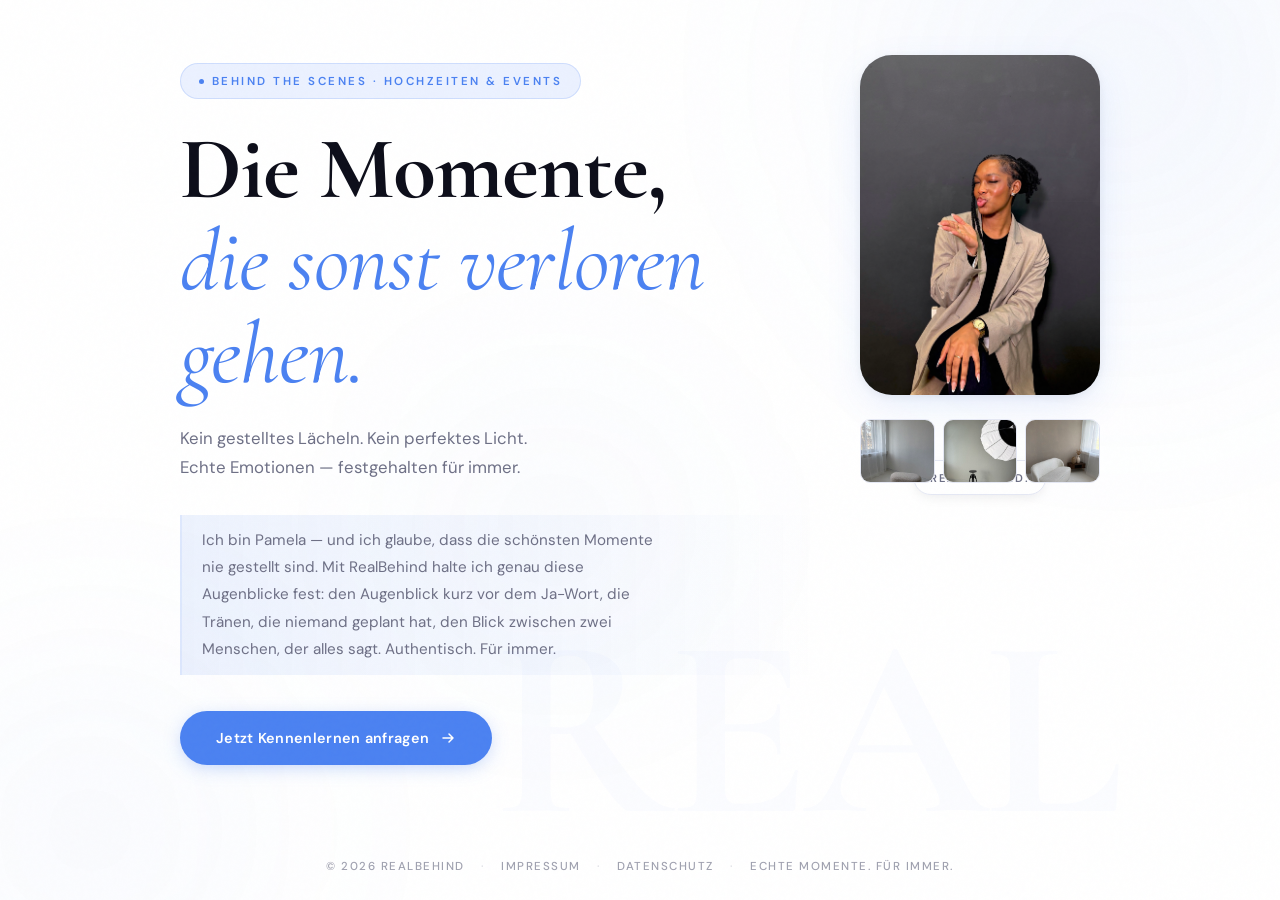
==== commit 845c6cb6: "update hero copy wording" ====
--- a/static/index.html
+++ b/static/index.html
@@ -10,7 +10,7 @@
     <link rel="stylesheet" href="/static/fonts/fonts.css">
 
     <!-- Styles -->
-    <link rel="stylesheet" href="/static/style.css?v=20260520-blue-v3.3">
+    <link rel="stylesheet" href="/static/style.css?v=20260520-blue-v3.5">
 
     <!-- Calendly assets werden erst nach Einwilligung dynamisch geladen (app.js → loadCalendlyAssets) -->
 </head>
@@ -51,8 +51,8 @@
                         <div class="about-strip">
                             <p class="about-text">
                                 Ich bin Pamela — und ich glaube, dass die schönsten Momente nie gestellt sind.
-                                Mit RealBehind halte ich genau diese Augenblicke fest: den Lacher kurz vor dem Ja-Wort,
-                                die Träne, die niemand geplant hat, den Blick zwischen zwei Menschen, der alles sagt.
+                                Mit RealBehind halte ich genau diese Augenblicke fest: den Augenblick kurz vor dem Ja-Wort,
+                                die Tränen, die niemand geplant hat, den Blick zwischen zwei Menschen, der alles sagt.
                                 Authentisch. Für immer.
                             </p>
                         </div>
@@ -161,12 +161,13 @@
                     </div>
 
                     <div class="input-group consent-group">
-                        <label class="consent-label">
-                            <input type="checkbox" id="privacy-consent" required>
-                            <span class="consent-text">
-                                Ich habe die <a href="/datenschutz" target="_blank" rel="noopener">Datenschutzerklärung</a> gelesen und stimme der Verarbeitung meiner Daten zur Bearbeitung meiner Anfrage zu. Ich kann diese Einwilligung jederzeit widerrufen.
-                            </span>
-                        </label>
+                        <div class="consent-label">
+                            <input type="checkbox" id="privacy-consent" required aria-describedby="privacy-consent-text">
+                            <label for="privacy-consent" class="consent-check" aria-label="Datenschutz-Einwilligung"></label>
+                            <p class="consent-text" id="privacy-consent-text">
+                                Ich habe die <a href="/datenschutz">Datenschutzerklärung</a> gelesen und stimme der Verarbeitung meiner Daten zur Bearbeitung meiner Anfrage zu. Ich kann diese Einwilligung jederzeit widerrufen.
+                            </p>
+                        </div>
                     </div>
 
                     <div class="form-actions">
@@ -230,7 +231,7 @@
                     </p>
                     <p class="consent-detail">
                         Übertragen werden: IP-Adresse, Browserdaten, deine ausgewählten Termin- und Kontaktdaten.
-                        Mehr in unserer <a href="/datenschutz" target="_blank" rel="noopener">Datenschutzerklärung</a>.
+                        Mehr in unserer <a href="/datenschutz">Datenschutzerklärung</a>.
                     </p>
                     <div class="consent-actions">
                         <button type="button" class="btn-primary" id="accept-calendly">
--- a/static/style.css
+++ b/static/style.css
@@ -680,7 +680,6 @@
     flex-direction: row !important;
     align-items: flex-start;
     gap: 0.75rem;
-    cursor: pointer;
     text-transform: none !important;
     letter-spacing: 0 !important;
     font-size: 0.85rem !important;
@@ -691,12 +690,38 @@
 }
 
 .consent-label input[type="checkbox"] {
+    position: absolute;
+    opacity: 0;
+    width: 1px;
+    height: 1px;
+    margin: 0;
+}
+
+.consent-check {
     flex-shrink: 0;
     width: 18px;
     height: 18px;
     margin-top: 2px;
-    accent-color: var(--blue);
+    border: 1.5px solid var(--border-mid);
+    border-radius: 5px;
+    background: var(--white);
     cursor: pointer;
+    transition: background-color 0.2s, border-color 0.2s, box-shadow 0.2s;
+}
+
+.consent-label input[type="checkbox"]:checked + .consent-check {
+    background: var(--blue);
+    border-color: var(--blue);
+    box-shadow: inset 0 0 0 3px var(--white);
+}
+
+.consent-label input[type="checkbox"]:focus-visible + .consent-check {
+    outline: 2px solid var(--blue);
+    outline-offset: 3px;
+}
+
+.consent-text {
+    margin: 0;
 }
 
 .consent-text a {
@@ -816,6 +841,7 @@
     /* Studio thumbnails on mobile: bigger, more prominent */
     .portrait-studios {
         margin-top: 1.75rem;
+        margin-bottom: 3rem;
         gap: 0.6rem;
     }
 
@@ -903,6 +929,10 @@
         line-height: 1.6;
     }
 
+    .watermark {
+        display: none;
+    }
+
     .footer-sep {
         margin: 0 0.55rem;
     }
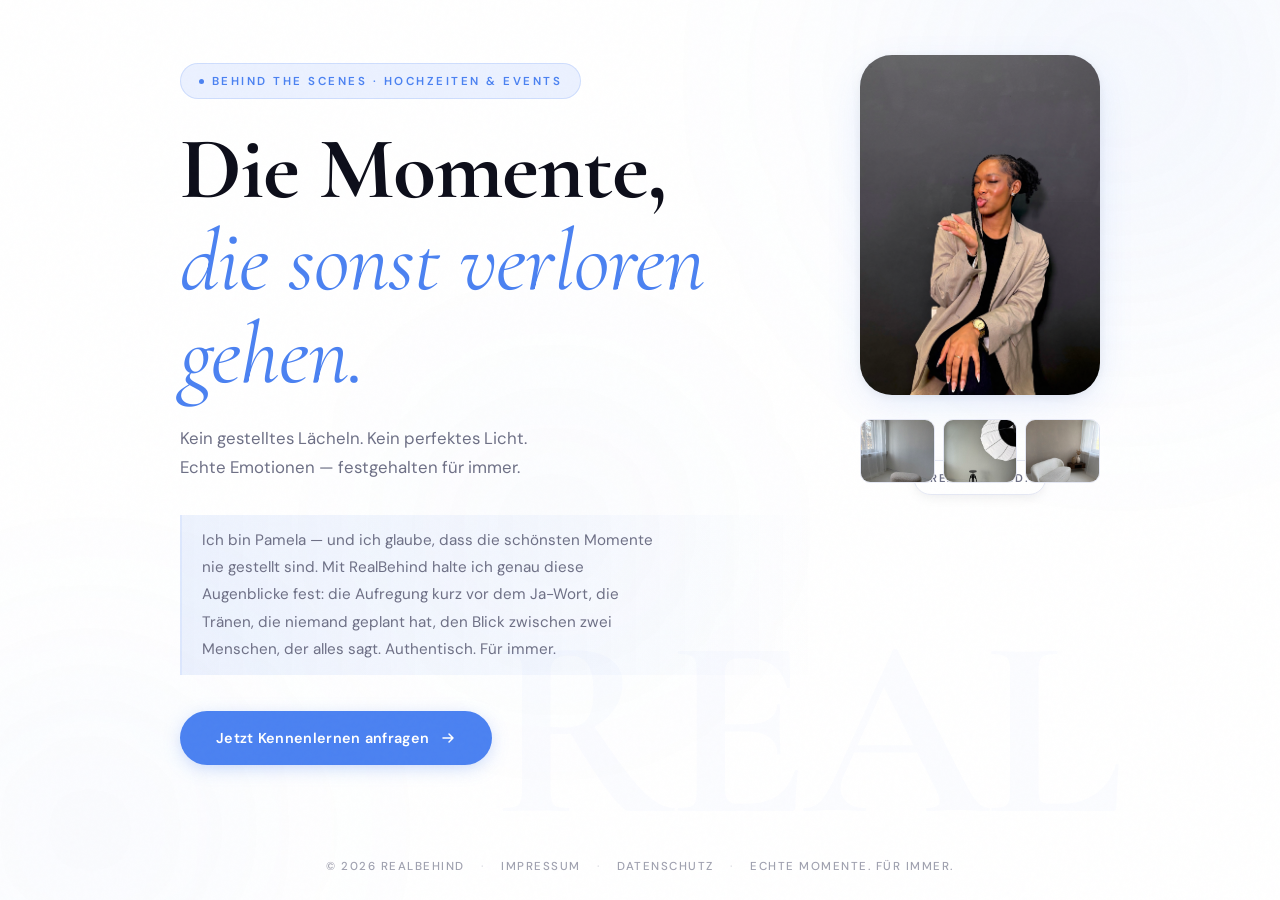
==== commit 44a4b40b: "update hero copy to aufregung" ====
--- a/static/index.html
+++ b/static/index.html
@@ -51,7 +51,7 @@
                         <div class="about-strip">
                             <p class="about-text">
                                 Ich bin Pamela — und ich glaube, dass die schönsten Momente nie gestellt sind.
-                                Mit RealBehind halte ich genau diese Augenblicke fest: den Augenblick kurz vor dem Ja-Wort,
+                                Mit RealBehind halte ich genau diese Augenblicke fest: die Aufregung kurz vor dem Ja-Wort,
                                 die Tränen, die niemand geplant hat, den Blick zwischen zwei Menschen, der alles sagt.
                                 Authentisch. Für immer.
                             </p>
@@ -259,6 +259,6 @@
         <span>Echte Momente. Für immer.</span>
     </footer>
 
-    <script src="/static/app.js?v=20260520-blue-v3.3"></script>
+    <script src="/static/app.js?v=20260520-calendly-realbehind"></script>
 </body>
 </html>
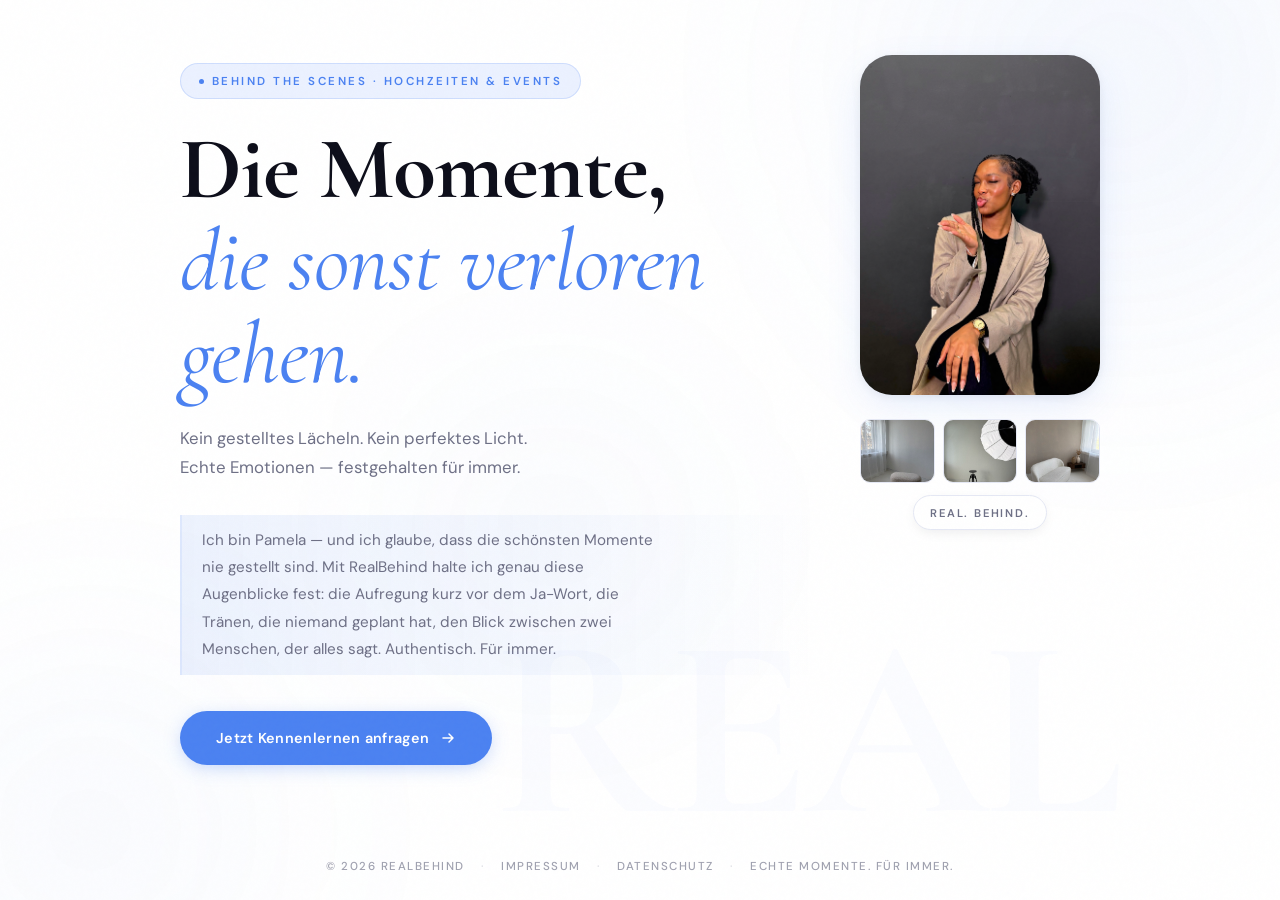
==== commit e8c81180: "fix hero badge overlap" ====
--- a/static/index.html
+++ b/static/index.html
@@ -10,7 +10,7 @@
     <link rel="stylesheet" href="/static/fonts/fonts.css">
 
     <!-- Styles -->
-    <link rel="stylesheet" href="/static/style.css?v=20260520-blue-v3.5">
+    <link rel="stylesheet" href="/static/style.css?v=20260520-hero-badge-1">
 
     <!-- Calendly assets werden erst nach Einwilligung dynamisch geladen (app.js → loadCalendlyAssets) -->
 </head>
--- a/static/style.css
+++ b/static/style.css
@@ -222,6 +222,9 @@
     position: relative;
     width: 240px;
     flex-shrink: 0;
+    display: flex;
+    flex-direction: column;
+    align-items: stretch;
 }
 
 .hero-portrait {
@@ -285,15 +288,15 @@
     opacity: 0.25;
 }
 
-/* Floating badge on portrait */
+/* Badge stays in normal flow so thumbnail rows cannot cover it on desktop. */
 .portrait-badge {
-    position: absolute;
-    bottom: -12px;
-    left: 50%;
-    transform: translateX(-50%);
+    order: 3;
+    align-self: center;
+    position: relative;
     background: var(--white);
     border: 1px solid var(--border);
     border-radius: 100px;
+    margin-top: 0.75rem;
     padding: 0.45rem 1rem;
     font-family: var(--font-body);
     font-size: 0.7rem;
@@ -307,6 +310,7 @@
 
 /* Studio thumbnails below portrait */
 .portrait-studios {
+    order: 2;
     display: flex;
     gap: 0.5rem;
     margin-top: 1.5rem;
